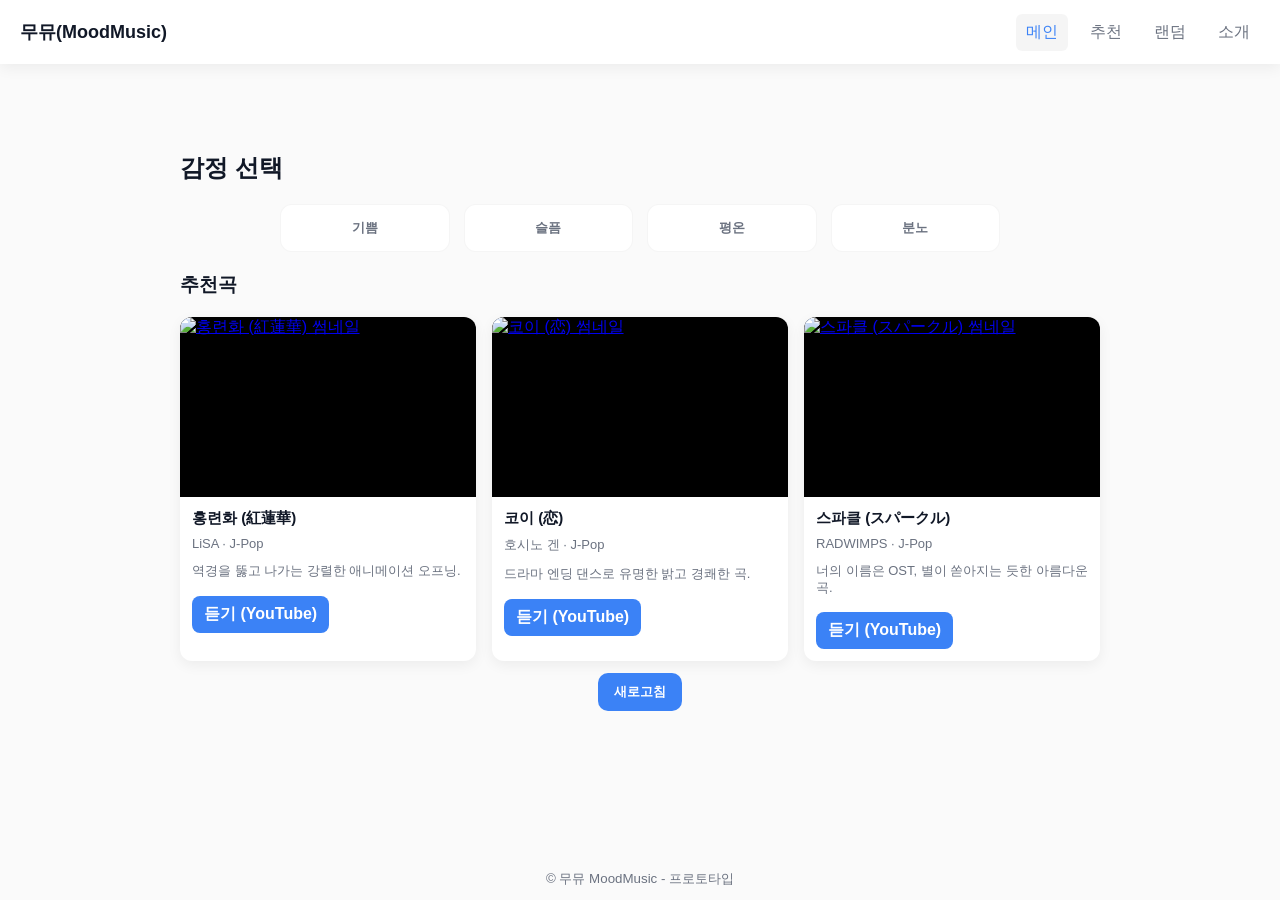
==== index.html @ cccf9bed "노래 추가 및 메인, 랜덤 페이지 수정" ====
<!DOCTYPE html>
<html lang="ko">
<head>
    <meta charset="UTF-8">
    <title>무뮤(MoodMusic)</title>
    <script>
        (function(){
            try {
                const t = localStorage.getItem('theme');
                if (t) document.documentElement.setAttribute('data-theme', t);
            } catch(e){}
        })();
    </script>
    <link rel="stylesheet" href="css/styles.css">
</head>
<body>
    <header class="site-header">
        <a href="index.html" class="logo" aria-label="무뮤 홈">무뮤(MoodMusic)</a>
        <nav>
            <ul class="nav">
                <li><a href="index.html" class="active">메인</a></li>
                <li><a href="pages/suggest.html">추천</a></li>
                <li><a href="pages/random.html">랜덤</a></li>
                <li><a href="pages/introduction.html">소개</a></li>
            </ul>
        </nav>
    </header>

    <main class="container">
        <section class="mood-section">
            <h2 class="sr">감정 선택</h2>
            <div class="mood-grid" id="moodGrid">
                <button data-mood="happy">기쁨</button>
                <button data-mood="sad">슬픔</button>
                <button data-mood="calm">평온</button>
                <button data-mood="angry">분노</button>
            </div>
        </section>

        <!-- 플레이어 카드(가로 3개) -->
        <section class="player-section">
            <h3>추천곡</h3>
            <div id="playerGrid" class="player-grid" aria-live="polite">
                <!-- 카드 3개가 여기 렌더됩니다 -->
            </div>
            <div class="player-controls" style="text-align:center;margin-top:12px;">
                <button id="refreshBtn" class="refresh-btn">새로고침</button>
            </div>
        </section>
    </main>

    <footer class="site-footer">
        <small>© 무뮤 MoodMusic - 프로토타입</small>
    </footer>

    <!-- musicData 로드 -->
    <script src="js/musicData.js"></script>

    <script>
        // musicData.js 의 musicData 배열 사용
        const moodKeyToLabel = {
            happy: '기쁨',
            sad: '슬픔',
            calm: '평온',
            angry: '분노'
        };

        const moodGrid = document.getElementById('moodGrid');
        const playerGrid = document.getElementById('playerGrid');

        // n개 무작위 선택 (Fisher-Yates 섞기 후 slice)
        function pickNRandom(arr, n) {
            if (!Array.isArray(arr)) return [];
            const a = arr.slice();
            for (let i = a.length - 1; i > 0; i--) {
                const j = Math.floor(Math.random() * (i + 1));
                [a[i], a[j]] = [a[j], a[i]];
            }
            return a.slice(0, n);
        }

        function makeSongCard(song) {
            const card = document.createElement('div');
            card.className = 'song-card';

            const youtubeId = song.youtubeId || '';
            const thumbUrl = youtubeId ? `https://img.youtube.com/vi/${youtubeId}/hqdefault.jpg` : '';

            card.innerHTML = `
                <div class="card-head">
                    <a class="thumb-link" href="https://www.youtube.com/watch?v=${encodeURIComponent(youtubeId)}" target="_blank" rel="noopener noreferrer">
                        <div class="thumb">
                            ${thumbUrl ? `<img src="${thumbUrl}" alt="${escapeHtml(song.title)} 썸네일">` :
                            `<div class="no-thumb">No thumbnail</div>`}
                        </div>
                    </a>
                </div>
                <div class="card-body">
                    <div class="title">${escapeHtml(song.title)}</div>
                    <div class="meta">${escapeHtml(song.artist)} · <span class="muted">${escapeHtml(song.genre)}</span></div>
                    <div class="desc muted">${escapeHtml(song.desc || '')}</div>
                    <div class="card-actions">
                        <a class="play-btn" href="https://www.youtube.com/watch?v=${encodeURIComponent(youtubeId)}" target="_blank" rel="noopener noreferrer">듣기 (YouTube)</a>
                    </div>
                </div>
            `;

            return card;
        }

        function renderForMood(moodKey) {
            let pool = Array.isArray(musicData) ? musicData : [];
            if (moodKey && moodKeyToLabel[moodKey]) {
                const label = moodKeyToLabel[moodKey];
                pool = pool.filter(s => s.mood === label);
            }
            const picks = pickNRandom(pool, 3);
            playerGrid.innerHTML = '';
            if (!picks.length) {
                playerGrid.innerHTML = '<div class="placeholder">추천곡이 없습니다.</div>';
                return;
            }
            picks.forEach(song => playerGrid.appendChild(makeSongCard(song)));
        }

        // 초기 로드: 저장된 테마가 있으면 그 감정에서, 없으면 전체에서 랜덤 3곡
        const savedTheme = localStorage.getItem('theme');
        if (savedTheme) {
            const btn = document.querySelector(`.mood-grid button[data-mood="${savedTheme}"]`);
            if (btn) btn.classList.add('selected');
        }
        renderForMood(savedTheme || null);

        moodGrid.addEventListener('click', (e) => {
            const btn = e.target.closest('button[data-mood]');
            if (!btn) return;
            document.querySelectorAll('.mood-grid button').forEach(b => b.classList.remove('selected'));
            btn.classList.add('selected');

            const mood = btn.dataset.mood; // english key
            // 테마 적용 및 저장
            document.documentElement.setAttribute('data-theme', mood);
            localStorage.setItem('theme', mood);

            renderForMood(mood);
        });

        // 새로고침 버튼: 같은 감정(또는 전체)에서 3곡을 재샘플
        const refreshBtn = document.getElementById('refreshBtn');
        if (refreshBtn) {
            refreshBtn.addEventListener('click', () => {
                const sel = document.querySelector('.mood-grid button.selected');
                const mood = sel ? sel.dataset.mood : null;
                renderForMood(mood);
            });
        }

        function escapeHtml(str){ return String(str || '').replace(/[&<>"']/g, c=>({ '&':'&amp;','<':'&lt;','>':'&gt;','"':'&quot;',"'":'&#39;' }[c])); }
    </script>
</body>
</html>
---- css/styles.css ----
/* 기본 레이아웃/스타일 */
:root{
    --bg:#fafafa;
    --accent:#3b82f6;
    --muted:#6b7280;
    --card:#fff;
    --shadow: 0 4px 14px rgba(2,6,23,0.06);
    font-family: "Segoe UI", Roboto, "Noto Sans KR", sans-serif;
}

/* 부드러운 색 변경 애니메이션 */
html, body, .site-header, .site-footer, .recommend-list, .random-card, .suggest-form form, .suggest-list ul {
    transition: background-color .28s ease, color .28s ease, box-shadow .28s ease;
}

*{box-sizing:border-box}
html,body{height:100%}
body{
    margin:0;
    background:var(--bg);
    color:#111827;
    padding-top:72px;
    padding-bottom:50px;
}

/* 테마(눈에 덜 자극적인 부드러운 파스텔톤) */
html[data-theme="happy"] {
    --accent:#F6D48B; /* soft lemon */
    --bg:#FFF9F2;
    --card:#FFF7E6;
    --muted:#7A5A1A;
}
html[data-theme="calm"] {
    --accent:#8FDCCF; /* soft mint */
    --bg:#F8FFFC;
    --card:#EAFDF7;
    --muted:#1B6F60;
}
html[data-theme="sad"] {
    --accent:#C6D9FF; /* soft periwinkle */
    --bg:#FBFDFF;
    --card:#F3F8FF;
    --muted:#355A8C;
}
html[data-theme="angry"] {
    --accent:#FFD6D0; /* soft peach */
    --bg:#FFF7F6;
    --card:#FFF0EE;
    --muted:#7A3B34;
}

/* header */
.site-header{
    position:fixed;
    top:0;
    left:0;
    right:0;
    height:64px;
    background:var(--card);
    box-shadow:var(--shadow);
    display:flex;
    align-items:center;
    justify-content:space-between;
    padding:0 20px;
    z-index:1000;
}
.logo{margin:0;font-size:18px;color:inherit;text-decoration:none;font-weight:700}
.nav{list-style:none;margin:0;padding:0;display:flex;gap:12px}
.nav a{display:inline-block;padding:8px 10px;text-decoration:none;color:var(--muted);border-radius:6px}
.nav a.active, .nav a:hover{background:rgba(0,0,0,0.04);color:var(--accent)}

/* container & footer */
.container{max-width:960px;margin:40px auto;padding:20px}
.center-content{display:flex;align-items:center;justify-content:center;min-height:60vh}
.site-footer{
    position:fixed;
    bottom:0;
    left:0;
    right:0;
    height:42px;
    display:flex;
    align-items:center;
    justify-content:center;
    background:transparent;
    color:var(--muted);
}

/* mood grid */
.mood-section{margin:20px 0}
.mood-grid{
    display:grid;
    grid-template-columns:repeat(auto-fit,minmax(140px,1fr));
    gap:14px;
    max-width:720px;
    margin:0 auto;
    justify-items:center;
}
.mood-grid button{
    width:100%;
    padding:14px;
    border-radius:12px;
    border:1px solid rgba(0,0,0,0.04);
    background:var(--card);
    cursor:pointer;
    font-weight:700;
    transition:transform .12s ease, box-shadow .12s ease, color .18s ease;
    color:var(--muted);
}
.mood-grid button:hover{transform:translateY(-4px);box-shadow:var(--shadow)}
.mood-grid button.selected{outline:2px solid rgba(0,0,0,0.04);box-shadow:0 6px 20px rgba(0,0,0,0.04); color:var(--accent)}

/* recommend list */
.recommend-section{margin-top:28px;text-align:center}
.recommend-list{
    list-style:none;
    padding:12px;
    margin:10px auto 0;
    max-width:560px;
    background:var(--card);
    border-radius:8px;
    box-shadow:var(--shadow);
}

/* 플레이어 카드(메인) 스타일 추가 */
.player-grid{
    display:grid;
    grid-template-columns:repeat(3, 1fr);
    gap:16px;
    margin-top:12px;
}
.song-card{
    background:var(--card);
    border-radius:12px;
    box-shadow:var(--shadow);
    overflow:hidden;
    display:flex;
    flex-direction:column;
}
.song-card .card-head{position:relative}
.thumb{position:relative;cursor:pointer;background:#000;display:flex;align-items:center;justify-content:center;height:180px;overflow:hidden}
.thumb img{width:100%;height:100%;object-fit:cover;display:block}
.thumb .no-thumb{width:100%;height:100%;display:flex;align-items:center;justify-content:center;color:var(--muted)}
.card-body{padding:12px;display:flex;flex-direction:column;gap:8px}
.card-body .title{font-weight:700;font-size:15px}
.card-body .meta{font-size:13px;margin-bottom:4px;color:var(--muted)}
.card-body .desc{font-size:13px;line-height:1.3;color:var(--muted)}
.card-actions{margin-top:8px}
.play-btn{
    display:inline-block;padding:8px 12px;border-radius:8px;text-decoration:none;background:var(--accent);color:#fff;font-weight:600;
}

/* 새로고침 버튼 (메인) */
.refresh-btn{
    padding:10px 16px;border-radius:10px;border:0;background:var(--accent);color:#fff;font-weight:700;cursor:pointer;
}

/* 랜덤 페이지: 썸네일 고정 크기 (반응형 범위 유지) */
.random-card .thumb{height:240px;width:420px;max-width:100%;overflow:hidden;border-radius:8px}
.random-card .thumb img{width:100%;height:100%;object-fit:cover;display:block}

/* 큰 버튼 스타일 및 가운데 정렬/간격 */
.big-btn{padding:12px 22px;font-size:16px;border-radius:10px;border:0;background:var(--accent);color:#fff;cursor:pointer}
.controls-row .play-btn{padding:12px 18px;font-size:15px}
.controls-row{display:flex;gap:12px;justify-content:center;align-items:center}

/* 랜덤 페이지 내부 플레이어 정렬 */
.random-container{display:flex;flex-direction:column;align-items:center;gap:10px}
.random-info{margin-bottom:6px;text-align:center}
.random-player iframe{max-width:100%;border-radius:8px}

/* 반응형: 작은 화면이면 1열/2열로 변경 */
@media (max-width:980px){
    .player-grid{grid-template-columns:repeat(2,1fr)}
}
@media (max-width:600px){
    .player-grid{grid-template-columns:repeat(1,1fr)}
    .thumb{height:160px}
}
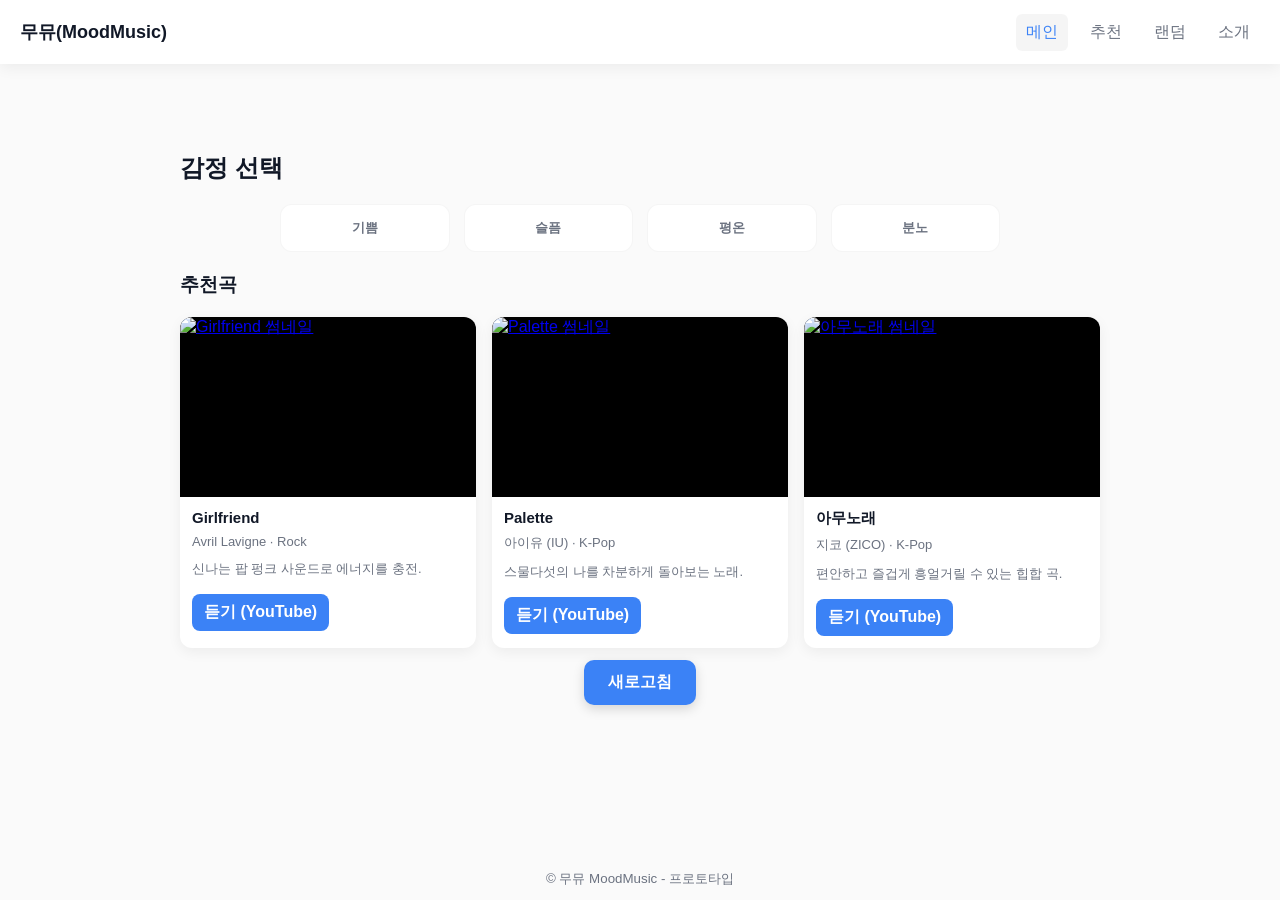
==== commit 1e0c721f: "노래 새로고침 수정" ====
--- a/index.html
+++ b/index.html
@@ -120,16 +120,36 @@
                 playerGrid.innerHTML = '<div class="placeholder">추천곡이 없습니다.</div>';
                 return;
             }
+            // 감정별로 3곡을 localStorage에 저장
+            const storageKey = moodKey ? `songs_${moodKey}` : 'songs_all';
+            localStorage.setItem(storageKey, JSON.stringify(picks));
             picks.forEach(song => playerGrid.appendChild(makeSongCard(song)));
         }
 
-        // 초기 로드: 저장된 테마가 있으면 그 감정에서, 없으면 전체에서 랜덤 3곡
+        // 초기 로드: 저장된 테마의 곡들을 불러오기
         const savedTheme = localStorage.getItem('theme');
         if (savedTheme) {
             const btn = document.querySelector(`.mood-grid button[data-mood="${savedTheme}"]`);
             if (btn) btn.classList.add('selected');
         }
-        renderForMood(savedTheme || null);
+        
+        const storageKey = savedTheme ? `songs_${savedTheme}` : 'songs_all';
+        const savedSongs = localStorage.getItem(storageKey);
+        if (savedSongs) {
+            try {
+                const songs = JSON.parse(savedSongs);
+                if (Array.isArray(songs) && songs.length > 0) {
+                    playerGrid.innerHTML = '';
+                    songs.forEach(song => playerGrid.appendChild(makeSongCard(song)));
+                } else {
+                    renderForMood(savedTheme || null);
+                }
+            } catch (e) {
+                renderForMood(savedTheme || null);
+            }
+        } else {
+            renderForMood(savedTheme || null);
+        }
 
         moodGrid.addEventListener('click', (e) => {
             const btn = e.target.closest('button[data-mood]');
@@ -142,6 +162,19 @@
             document.documentElement.setAttribute('data-theme', mood);
             localStorage.setItem('theme', mood);
 
+            // 해당 감정의 저장된 곡이 있으면 표시, 없으면 새로 생성
+            const storageKey = `songs_${mood}`;
+            const savedMoodSongs = localStorage.getItem(storageKey);
+            if (savedMoodSongs) {
+                try {
+                    const songs = JSON.parse(savedMoodSongs);
+                    if (Array.isArray(songs) && songs.length > 0) {
+                        playerGrid.innerHTML = '';
+                        songs.forEach(song => playerGrid.appendChild(makeSongCard(song)));
+                        return;
+                    }
+                } catch (e) {}
+            }
             renderForMood(mood);
         });
 
--- a/css/styles.css
+++ b/css/styles.css
@@ -149,19 +149,22 @@
     display:inline-block;padding:8px 12px;border-radius:8px;text-decoration:none;background:var(--accent);color:#fff;font-weight:600;
 }
 
-/* 새로고침 버튼 (메인) */
+/* 새로고침 버튼 (메인) - 더 뚜렷하게 */
 .refresh-btn{
-    padding:10px 16px;border-radius:10px;border:0;background:var(--accent);color:#fff;font-weight:700;cursor:pointer;
+    padding:12px 24px;font-size:16px;border-radius:10px;border:0;background:var(--accent);color:#fff;font-weight:800;cursor:pointer;box-shadow:0 4px 12px rgba(0,0,0,0.15);transition:transform .12s ease, box-shadow .12s ease;
 }
+.refresh-btn:hover{transform:translateY(-2px);box-shadow:0 6px 16px rgba(0,0,0,0.2)}
 
 /* 랜덤 페이지: 썸네일 고정 크기 (반응형 범위 유지) */
 .random-card .thumb{height:240px;width:420px;max-width:100%;overflow:hidden;border-radius:8px}
 .random-card .thumb img{width:100%;height:100%;object-fit:cover;display:block}
 
-/* 큰 버튼 스타일 및 가운데 정렬/간격 */
-.big-btn{padding:12px 22px;font-size:16px;border-radius:10px;border:0;background:var(--accent);color:#fff;cursor:pointer}
-.controls-row .play-btn{padding:12px 18px;font-size:15px}
-.controls-row{display:flex;gap:12px;justify-content:center;align-items:center}
+/* 큰 버튼 스타일 및 가운데 정렬/간격 - 더 뚜렷하게 */
+.big-btn{padding:14px 28px;font-size:17px;font-weight:800;border-radius:10px;border:0;background:var(--accent);color:#fff;cursor:pointer;box-shadow:0 4px 12px rgba(0,0,0,0.15);transition:transform .12s ease, box-shadow .12s ease;}
+.big-btn:hover{transform:translateY(-2px);box-shadow:0 6px 16px rgba(0,0,0,0.2)}
+.controls-row .play-btn{padding:14px 22px;font-size:16px;font-weight:700;box-shadow:0 4px 12px rgba(0,0,0,0.15);transition:transform .12s ease, box-shadow .12s ease;}
+.controls-row .play-btn:hover{transform:translateY(-2px);box-shadow:0 6px 16px rgba(0,0,0,0.2)}
+.controls-row{display:flex;gap:14px;justify-content:center;align-items:center}
 
 /* 랜덤 페이지 내부 플레이어 정렬 */
 .random-container{display:flex;flex-direction:column;align-items:center;gap:10px}
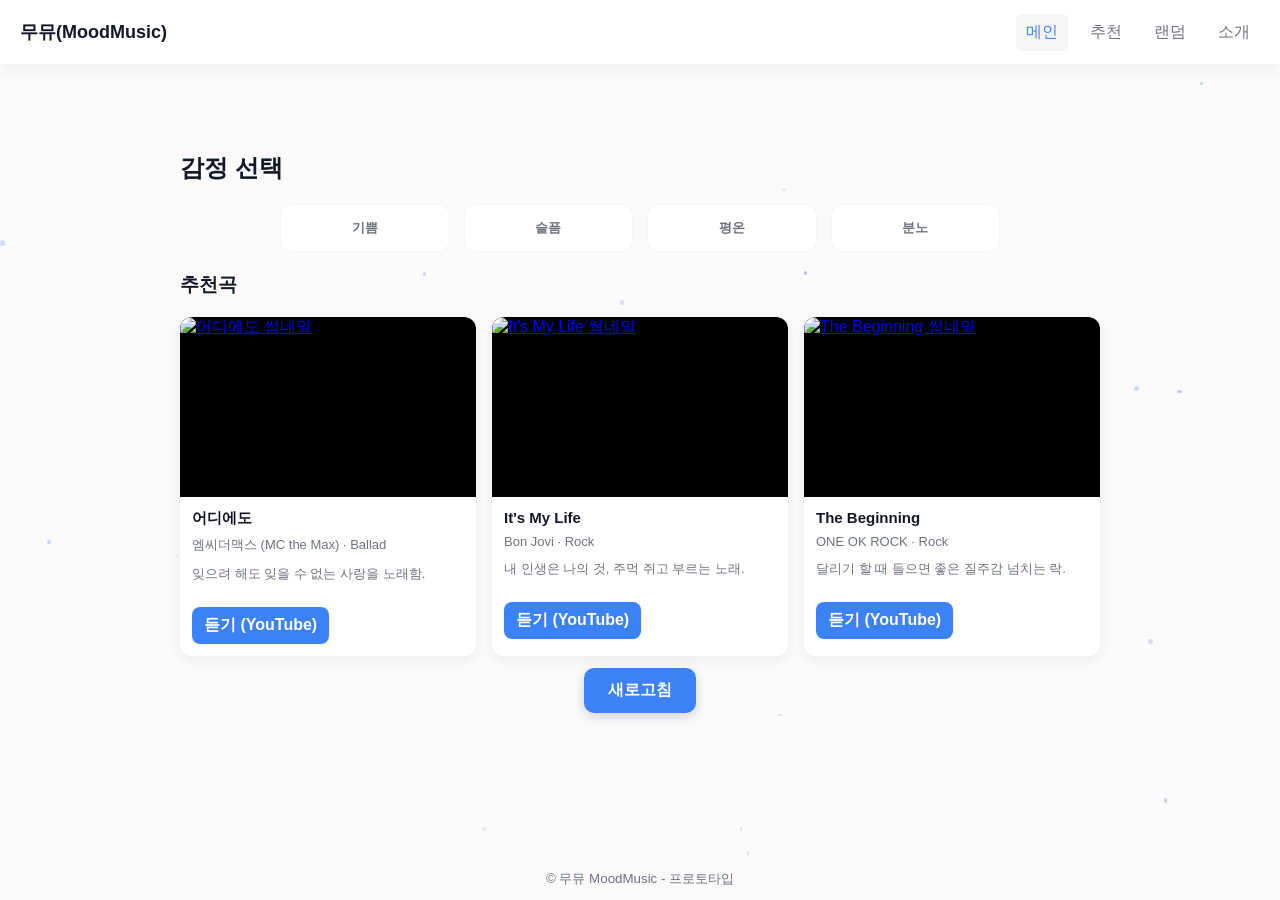
==== commit 3d9b5e16: "노래 추천 페이지 개선 및 동적 효과 추가" ====
--- a/index.html
+++ b/index.html
@@ -55,6 +55,7 @@
 
     <!-- musicData 로드 -->
     <script src="js/musicData.js"></script>
+    <script src="js/script.js"></script>
 
     <script>
         // musicData.js 의 musicData 배열 사용
@@ -182,9 +183,33 @@
         const refreshBtn = document.getElementById('refreshBtn');
         if (refreshBtn) {
             refreshBtn.addEventListener('click', () => {
-                const sel = document.querySelector('.mood-grid button.selected');
-                const mood = sel ? sel.dataset.mood : null;
-                renderForMood(mood);
+                // 카드들 페이드 아웃 후 새로운 곡 로드
+                const cards = playerGrid.querySelectorAll('.song-card');
+                cards.forEach((card, idx) => {
+                    setTimeout(() => {
+                        card.style.opacity = '0';
+                        card.style.transform = 'translateY(20px)';
+                    }, idx * 50);
+                });
+                
+                setTimeout(() => {
+                    const sel = document.querySelector('.mood-grid button.selected');
+                    const mood = sel ? sel.dataset.mood : null;
+                    renderForMood(mood);
+                    
+                    // 새 카드 페이드 인
+                    setTimeout(() => {
+                        const newCards = playerGrid.querySelectorAll('.song-card');
+                        newCards.forEach((card, idx) => {
+                            card.style.opacity = '0';
+                            card.style.transform = 'translateY(20px)';
+                            setTimeout(() => {
+                                card.style.opacity = '1';
+                                card.style.transform = 'translateY(0)';
+                            }, idx * 100);
+                        });
+                    }, 50);
+                }, 300);
             });
         }
 
--- a/css/styles.css
+++ b/css/styles.css
@@ -9,7 +9,7 @@
 }
 
 /* 부드러운 색 변경 애니메이션 */
-html, body, .site-header, .site-footer, .recommend-list, .random-card, .suggest-form form, .suggest-list ul {
+html, body, .site-header, .site-footer, .recommend-list, .random-card, .suggest-form-card, .shared-song-card {
     transition: background-color .28s ease, color .28s ease, box-shadow .28s ease;
 }
 
@@ -178,4 +178,45 @@
 @media (max-width:600px){
     .player-grid{grid-template-columns:repeat(1,1fr)}
     .thumb{height:160px}
-}+}
+
+/* suggest form */
+.suggest-form-section{max-width:800px;margin:0 auto 32px}
+.suggest-form-section h2{text-align:center;margin-bottom:20px;font-size:24px}
+.suggest-form-card{background:var(--card);padding:24px;border-radius:12px;box-shadow:var(--shadow)}
+.form-grid{display:grid;grid-template-columns:repeat(auto-fit,minmax(220px,1fr));gap:16px;margin-bottom:20px}
+.form-field{display:flex;flex-direction:column;gap:6px}
+.form-field label{font-size:14px;font-weight:600;color:var(--muted)}
+.form-field input{padding:10px 12px;border-radius:8px;border:1px solid rgba(0,0,0,.08);font-size:15px;transition:border-color .2s,box-shadow .2s}
+.form-field input:focus{outline:0;border-color:var(--accent);box-shadow:0 0 0 3px rgba(59,130,246,.1)}
+.submit-btn{width:100%;padding:12px 20px;border-radius:10px;border:0;background:var(--accent);color:#fff;font-weight:700;font-size:16px;cursor:pointer;box-shadow:0 4px 12px rgba(0,0,0,.1);transition:transform .12s,box-shadow .12s}
+.submit-btn:hover{transform:translateY(-2px);box-shadow:0 6px 16px rgba(0,0,0,.15)}
+
+/* suggest list */
+.suggest-list-section{max-width:100%;margin:20px auto;padding:0 20px}
+.section-header{display:flex;justify-content:space-between;align-items:center;margin-bottom:16px;padding:0 4px}
+.section-header h3{margin:0;font-size:20px}
+.section-header .count{font-size:14px;color:var(--muted);background:rgba(0,0,0,.04);padding:4px 12px;border-radius:20px}
+.shared-cards-container{display:flex;gap:16px;overflow-x:auto;padding:12px 4px 20px;scroll-behavior:smooth}
+.shared-cards-container::-webkit-scrollbar{height:8px}
+.shared-cards-container::-webkit-scrollbar-track{background:rgba(0,0,0,.04);border-radius:10px}
+.shared-cards-container::-webkit-scrollbar-thumb{background:var(--accent);border-radius:10px}
+.shared-cards-container::-webkit-scrollbar-thumb:hover{background:var(--muted)}
+
+/* song cards */
+.shared-song-card{min-width:280px;max-width:280px;background:var(--card);border-radius:12px;box-shadow:var(--shadow);padding:20px;position:relative;transition:transform .2s,box-shadow .2s}
+.shared-song-card:hover{transform:translateY(-4px);box-shadow:0 8px 24px rgba(0,0,0,.12)}
+.card-number{position:absolute;top:12px;right:12px;font-size:12px;font-weight:700;color:var(--muted);background:rgba(0,0,0,.04);padding:4px 8px;border-radius:6px}
+.card-content{padding-right:24px}
+.song-title{font-size:18px;font-weight:700;margin-bottom:8px;line-height:1.3}
+.song-artist{font-size:15px;color:var(--muted);margin-bottom:12px}
+.song-mood{margin-top:12px}
+.mood-tag{display:inline-block;background:var(--accent);color:#fff;padding:6px 12px;border-radius:20px;font-size:13px;font-weight:600}
+.card-actions{display:flex;gap:8px;margin-top:16px;align-items:center}
+.heart-btn{display:flex;align-items:center;gap:6px;padding:8px 12px;border-radius:20px;border:0;background:rgba(0,0,0,.04);cursor:pointer;transition:background .2s,transform .12s}
+.heart-btn:hover{background:rgba(0,0,0,.08);transform:scale(1.05)}
+.heart-icon{font-size:16px;line-height:1}
+.heart-count{font-size:14px;font-weight:600;color:var(--muted)}
+.delete-btn{width:32px;height:32px;border-radius:50%;border:0;background:rgba(0,0,0,.06);color:var(--muted);font-size:20px;cursor:pointer;transition:background .2s,color .2s;display:flex;align-items:center;justify-content:center;line-height:1}
+.delete-btn:hover{background:rgba(255,0,0,.1);color:#e74c3c}
+.placeholder-card{min-width:280px;background:var(--card);border-radius:12px;box-shadow:var(--shadow);padding:40px 20px;text-align:center;color:var(--muted)}
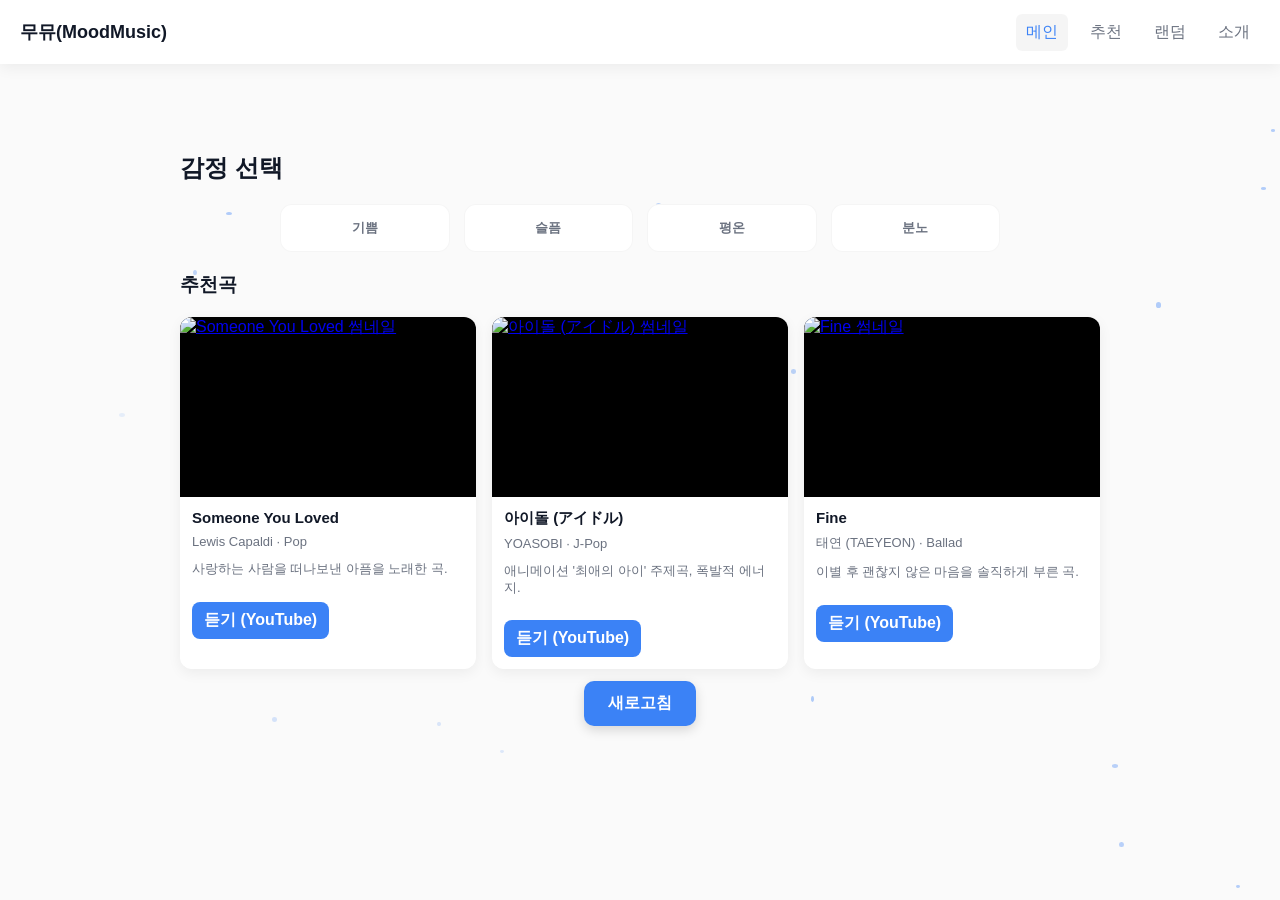
==== commit ad249d01: "모바일 최적화 및 노래 카드 불러오기에 비동기 방식 적용" ====
--- a/index.html
+++ b/index.html
@@ -2,6 +2,7 @@
 <html lang="ko">
 <head>
     <meta charset="UTF-8">
+    <meta name="viewport" content="width=device-width, initial-scale=1, maximum-scale=5, user-scalable=yes">
     <title>무뮤(MoodMusic)</title>
     <script>
         (function(){
@@ -124,7 +125,23 @@
             // 감정별로 3곡을 localStorage에 저장
             const storageKey = moodKey ? `songs_${moodKey}` : 'songs_all';
             localStorage.setItem(storageKey, JSON.stringify(picks));
-            picks.forEach(song => playerGrid.appendChild(makeSongCard(song)));
+            
+            // 비동기 방식으로 카드 로딩
+            picks.forEach((song, idx) => {
+                setTimeout(() => {
+                    const card = makeSongCard(song);
+                    card.style.opacity = '0';
+                    card.style.transform = 'translateY(15px)';
+                    playerGrid.appendChild(card);
+                    
+                    // 다음 프레임에서 애니메이션 시작
+                    requestAnimationFrame(() => {
+                        card.style.transition = 'opacity 0.4s ease, transform 0.4s ease';
+                        card.style.opacity = '1';
+                        card.style.transform = 'translateY(0)';
+                    });
+                }, idx * 120);
+            });
         }
 
         // 초기 로드: 저장된 테마의 곡들을 불러오기
@@ -141,7 +158,21 @@
                 const songs = JSON.parse(savedSongs);
                 if (Array.isArray(songs) && songs.length > 0) {
                     playerGrid.innerHTML = '';
-                    songs.forEach(song => playerGrid.appendChild(makeSongCard(song)));
+                    // 비동기 카드 로딩
+                    songs.forEach((song, idx) => {
+                        setTimeout(() => {
+                            const card = makeSongCard(song);
+                            card.style.opacity = '0';
+                            card.style.transform = 'translateY(15px)';
+                            playerGrid.appendChild(card);
+                            
+                            requestAnimationFrame(() => {
+                                card.style.transition = 'opacity 0.4s ease, transform 0.4s ease';
+                                card.style.opacity = '1';
+                                card.style.transform = 'translateY(0)';
+                            });
+                        }, idx * 120);
+                    });
                 } else {
                     renderForMood(savedTheme || null);
                 }
--- a/css/styles.css
+++ b/css/styles.css
@@ -77,13 +77,21 @@
     bottom:0;
     left:0;
     right:0;
-    height:42px;
+    height:auto;
     display:flex;
     align-items:center;
     justify-content:center;
     background:transparent;
     color:var(--muted);
-}
+    padding:8px 0;
+    font-size:11px;
+    opacity:0;
+    pointer-events:none;
+    transition:opacity 0.3s ease;
+    z-index:999;
+}
+.site-footer.visible{opacity:1;pointer-events:auto}
+.site-footer small{display:block;text-align:center}
 
 /* mood grid */
 .mood-section{margin:20px 0}
@@ -178,6 +186,127 @@
 @media (max-width:600px){
     .player-grid{grid-template-columns:repeat(1,1fr)}
     .thumb{height:160px}
+}
+
+/* 모바일 최적화 */
+@media (max-width:768px){
+    body{padding-top:60px;padding-bottom:30px}
+    
+    /* 헤더 */
+    .site-header{height:60px;padding:0 16px}
+    .logo{font-size:16px}
+    .nav{gap:8px}
+    .nav a{padding:6px 8px;font-size:14px}
+    
+    /* 컨테이너 */
+    .container{margin:20px auto;padding:16px}
+    
+    /* 감정 그리드 */
+    .mood-grid{gap:10px;margin:0 auto;max-width:100%}
+    .mood-grid button{padding:12px;font-size:14px;border-radius:10px}
+    
+    /* 플레이어 그리드 */
+    .player-grid{gap:12px;margin-top:8px}
+    .song-card{border-radius:10px}
+    .thumb{height:140px}
+    .card-body{padding:10px}
+    .card-body .title{font-size:14px}
+    .card-body .meta{font-size:12px}
+    .play-btn{padding:8px 12px;font-size:14px}
+    
+    /* 새로고침 버튼 */
+    .refresh-btn{padding:10px 20px;font-size:14px}
+    
+    /* 라운드 버튼들 */
+    .big-btn, .submit-btn{padding:10px 18px;font-size:15px}
+    .controls-row{gap:10px}
+    .controls-row .play-btn{padding:10px 16px;font-size:14px}
+    
+    /* 폼 */
+    .suggest-form-section{margin-bottom:24px}
+    .suggest-form-section h2{font-size:20px;margin-bottom:16px}
+    .form-grid{gap:12px;margin-bottom:16px}
+    .form-field label{font-size:13px}
+    .form-field input{padding:9px 10px;font-size:14px}
+    
+    /* 추천 리스트 */
+    .suggest-list-section{margin:16px auto;padding:0 16px}
+    .section-header{margin-bottom:12px;padding:0 2px}
+    .section-header h3{font-size:18px}
+    .section-header .count{font-size:12px;padding:3px 10px}
+    
+    /* 카드 */
+    .shared-song-card{min-width:240px;max-width:240px;padding:16px}
+    .card-number{font-size:11px;padding:3px 6px}
+    .song-title{font-size:16px}
+    .song-artist{font-size:14px}
+    .mood-tag{padding:4px 10px;font-size:12px}
+    .card-actions{gap:6px;margin-top:12px}
+    .heart-btn{padding:6px 10px;font-size:14px}
+    .heart-icon{font-size:14px}
+    .heart-count{font-size:13px}
+    .delete-btn{width:28px;height:28px;font-size:18px}
+    
+    /* 랜덤 카드 */
+    .random-card{max-width:100%;padding:20px}
+    .random-card .thumb{height:200px;width:100%;max-width:100%}
+    
+    /* 푸터 */
+    .site-footer{height:auto;padding:6px 0}
+    .site-footer small{font-size:11px}
+    
+    /* 스크롤 progress */
+    #scrollProgress{top:60px;height:2px}
+}
+
+@media (max-width:480px){
+    body{padding-top:56px;padding-bottom:50px}
+    
+    .site-header{height:56px;padding:0 12px}
+    .logo{font-size:14px}
+    .nav{gap:4px}
+    .nav a{padding:4px 6px;font-size:12px}
+    
+    .container{margin:16px auto;padding:12px}
+    
+    /* 감정 버튼 */
+    .mood-grid{gap:8px}
+    .mood-grid button{padding:10px;font-size:13px;border-radius:8px}
+    
+    /* 플레이어 */
+    .player-grid{grid-template-columns:1fr;gap:10px}
+    .thumb{height:120px}
+    .card-body{padding:8px}
+    .card-body .title{font-size:13px}
+    
+    /* 버튼 크기 조정 */
+    .refresh-btn, .big-btn, .submit-btn{padding:9px 16px;font-size:13px;width:100%}
+    
+    /* 폼 */
+    .form-grid{grid-template-columns:1fr}
+    .form-field input{padding:8px}
+    
+    /* 카드 */
+    .shared-song-card{min-width:220px;max-width:220px;padding:14px}
+    .song-title{font-size:15px}
+    .song-artist{font-size:13px}
+    
+    /* 랜덤 */
+    .random-card{padding:16px}
+}
+
+/* 터치 장치 최적화 */
+@media (hover: none) and (pointer: coarse) {
+    button, .play-btn, .mood-grid button, .heart-btn, .delete-btn {
+        min-height:44px;
+        min-width:44px;
+    }
+    
+    .mood-grid button{padding:14px 12px}
+    .shared-song-card:hover{transform:none;box-shadow:var(--shadow)}
+    .song-card:hover{transform:none;box-shadow:var(--shadow)}
+    
+    .heart-btn:hover, .delete-btn:hover{background:rgba(0,0,0,.08)}
 }
 
 /* suggest form */
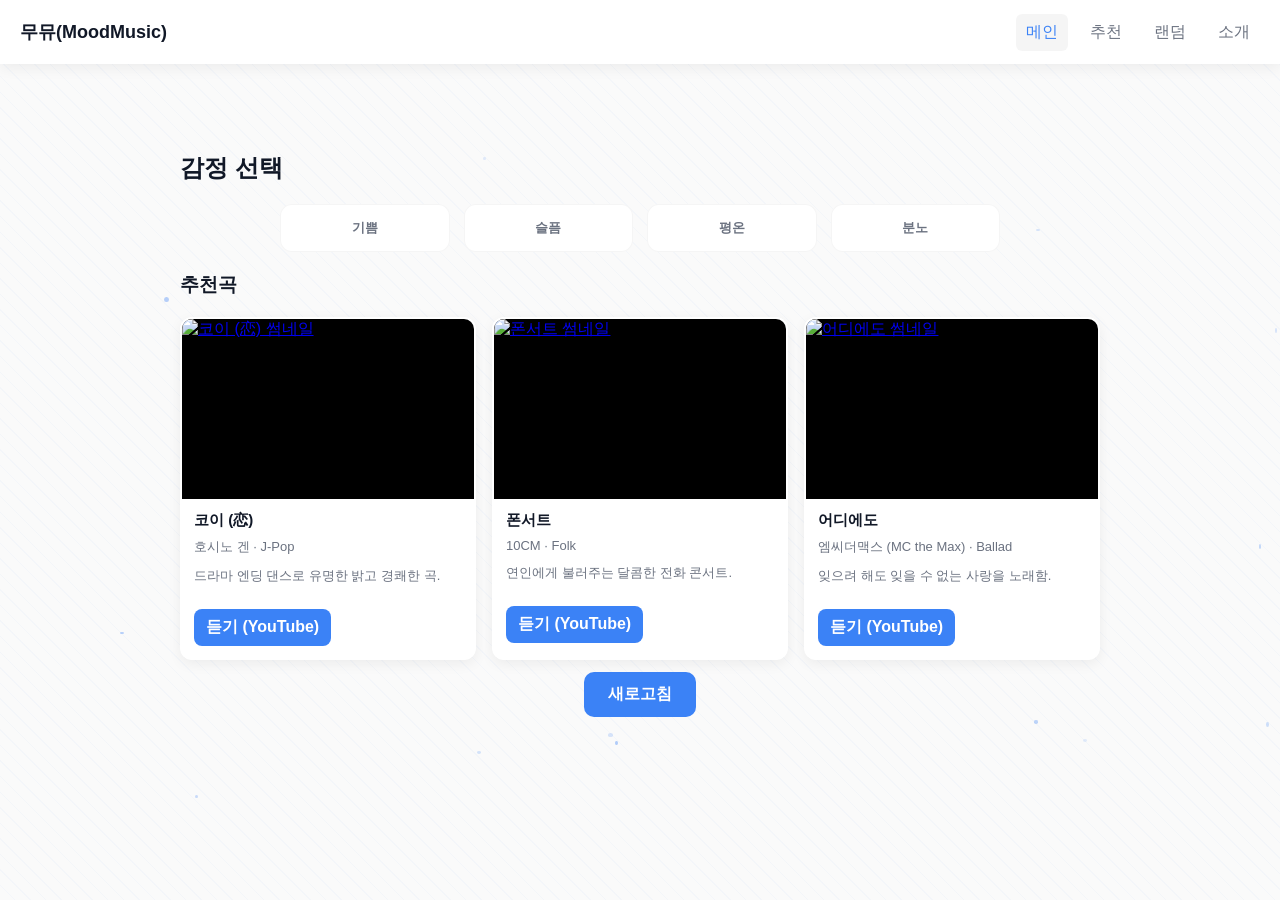
==== commit 2c70c835: "사이트 효과 개선 및 소개 탭 개선" ====
--- a/index.html
+++ b/index.html
@@ -57,6 +57,7 @@
     <!-- musicData 로드 -->
     <script src="js/musicData.js"></script>
     <script src="js/script.js"></script>
+    <script src="js/themeEffects.js"></script>
 
     <script>
         // musicData.js 의 musicData 배열 사용
--- a/css/styles.css
+++ b/css/styles.css
@@ -15,38 +15,126 @@
 
 *{box-sizing:border-box}
 html,body{height:100%}
+
+/* 페이지 전환 애니메이션 */
+body {
+    animation: pageSlideIn 0.4s ease-out;
+}
+
+@keyframes pageSlideIn {
+    from {
+        opacity: 0;
+        transform: translateY(20px);
+    }
+    to {
+        opacity: 1;
+        transform: translateY(0);
+    }
+}
+
+.page-transition-overlay {
+    position: fixed;
+    top: 0;
+    left: 0;
+    width: 100%;
+    height: 100%;
+    background: var(--bg);
+    z-index: 9999;
+    pointer-events: none;
+    opacity: 0;
+    transition: opacity 0.3s ease;
+}
+
+.page-transition-overlay.active {
+    opacity: 1;
+    pointer-events: all;
+}
+
 body{
     margin:0;
     background:var(--bg);
     color:#111827;
     padding-top:72px;
     padding-bottom:50px;
+    position: relative;
+    overflow-x: hidden;
+}
+body::before {
+    content: '';
+    position: fixed;
+    top: 0;
+    left: 0;
+    width: 100%;
+    height: 100%;
+    pointer-events: none;
+    z-index: 0;
+    opacity: 0.6;
+    background-image: 
+        radial-gradient(circle at 20% 30%, var(--accent-glow) 0%, transparent 60%),
+        radial-gradient(circle at 80% 70%, var(--accent-glow) 0%, transparent 60%),
+        radial-gradient(circle at 40% 80%, var(--accent-glow) 0%, transparent 50%);
+    transition: opacity 0.5s ease;
+    animation: gradientShift 20s ease-in-out infinite;
+}
+
+@keyframes gradientShift {
+    0%, 100% {
+        opacity: 0.6;
+    }
+    50% {
+        opacity: 0.5;
+    }
+}
+body::after {
+    content: '';
+    position: fixed;
+    top: 0;
+    left: 0;
+    width: 100%;
+    height: 100%;
+    pointer-events: none;
+    z-index: 0;
+    opacity: 0.03;
+    background-image: repeating-linear-gradient(
+        45deg,
+        transparent,
+        transparent 10px,
+        var(--accent) 10px,
+        var(--accent) 11px
+    );
 }
 
 /* 테마(눈에 덜 자극적인 부드러운 파스텔톤) */
+html {
+    transition: background-color 0.5s ease, color 0.3s ease;
+}
 html[data-theme="happy"] {
     --accent:#F6D48B; /* soft lemon */
     --bg:#FFF9F2;
     --card:#FFF7E6;
     --muted:#7A5A1A;
+    --accent-glow: rgba(246, 212, 139, 0.3);
 }
 html[data-theme="calm"] {
     --accent:#8FDCCF; /* soft mint */
     --bg:#F8FFFC;
     --card:#EAFDF7;
     --muted:#1B6F60;
+    --accent-glow: rgba(143, 220, 207, 0.3);
 }
 html[data-theme="sad"] {
     --accent:#C6D9FF; /* soft periwinkle */
     --bg:#FBFDFF;
     --card:#F3F8FF;
     --muted:#355A8C;
+    --accent-glow: rgba(198, 217, 255, 0.3);
 }
 html[data-theme="angry"] {
     --accent:#FFD6D0; /* soft peach */
     --bg:#FFF7F6;
     --card:#FFF0EE;
     --muted:#7A3B34;
+    --accent-glow: rgba(255, 214, 208, 0.3);
 }
 
 /* header */
@@ -56,13 +144,16 @@
     left:0;
     right:0;
     height:64px;
-    background:var(--card);
+    background:rgba(255, 255, 255, 0.95);
+    backdrop-filter: blur(10px);
+    -webkit-backdrop-filter: blur(10px);
     box-shadow:var(--shadow);
     display:flex;
     align-items:center;
     justify-content:space-between;
     padding:0 20px;
     z-index:1000;
+    transition: background-color 0.4s ease, box-shadow 0.3s ease;
 }
 .logo{margin:0;font-size:18px;color:inherit;text-decoration:none;font-weight:700}
 .nav{list-style:none;margin:0;padding:0;display:flex;gap:12px}
@@ -70,7 +161,25 @@
 .nav a.active, .nav a:hover{background:rgba(0,0,0,0.04);color:var(--accent)}
 
 /* container & footer */
-.container{max-width:960px;margin:40px auto;padding:20px}
+.container{
+    max-width:960px;
+    margin:40px auto;
+    padding:20px;
+    position: relative;
+    z-index: 1;
+    animation: containerFadeIn 0.5s ease-out 0.2s both;
+}
+
+@keyframes containerFadeIn {
+    from {
+        opacity: 0;
+        transform: translateY(15px);
+    }
+    to {
+        opacity: 1;
+        transform: translateY(0);
+    }
+}
 .center-content{display:flex;align-items:center;justify-content:center;min-height:60vh}
 .site-footer{
     position:fixed;
@@ -111,11 +220,38 @@
     background:var(--card);
     cursor:pointer;
     font-weight:700;
-    transition:transform .12s ease, box-shadow .12s ease, color .18s ease;
+    transition:transform .12s ease, box-shadow .12s ease, color .18s ease, background-color .3s ease;
     color:var(--muted);
-}
-.mood-grid button:hover{transform:translateY(-4px);box-shadow:var(--shadow)}
-.mood-grid button.selected{outline:2px solid rgba(0,0,0,0.04);box-shadow:0 6px 20px rgba(0,0,0,0.04); color:var(--accent)}
+    position: relative;
+    overflow: hidden;
+}
+.mood-grid button::before {
+    content: '';
+    position: absolute;
+    top: 50%;
+    left: 50%;
+    width: 0;
+    height: 0;
+    border-radius: 50%;
+    background: var(--accent-glow);
+    transform: translate(-50%, -50%);
+    transition: width 0.4s ease, height 0.4s ease;
+}
+.mood-grid button:hover::before {
+    width: 300px;
+    height: 300px;
+}
+.mood-grid button:hover{
+    transform:translateY(-4px);
+    box-shadow:0 8px 24px var(--accent-glow);
+}
+.mood-grid button.selected{
+    outline:2px solid var(--accent);
+    box-shadow:0 6px 20px var(--accent-glow), 0 0 0 4px var(--accent-glow);
+    color:var(--accent);
+    background: linear-gradient(135deg, var(--card) 0%, var(--accent-glow) 100%);
+    font-weight: 800;
+}
 
 /* recommend list */
 .recommend-section{margin-top:28px;text-align:center}
@@ -143,6 +279,13 @@
     overflow:hidden;
     display:flex;
     flex-direction:column;
+    transition: all 0.3s ease;
+    border: 2px solid transparent;
+}
+.song-card:hover {
+    transform: translateY(-6px);
+    box-shadow: 0 12px 32px var(--accent-glow);
+    border-color: var(--accent);
 }
 .song-card .card-head{position:relative}
 .thumb{position:relative;cursor:pointer;background:#000;display:flex;align-items:center;justify-content:center;height:180px;overflow:hidden}
@@ -155,23 +298,48 @@
 .card-actions{margin-top:8px}
 .play-btn{
     display:inline-block;padding:8px 12px;border-radius:8px;text-decoration:none;background:var(--accent);color:#fff;font-weight:600;
+    transition: all 0.3s ease;
+    box-shadow: 0 2px 8px var(--accent-glow);
+}
+.play-btn:hover {
+    transform: translateY(-2px);
+    box-shadow: 0 6px 16px var(--accent-glow);
 }
 
 /* 새로고침 버튼 (메인) - 더 뚜렷하게 */
 .refresh-btn{
-    padding:12px 24px;font-size:16px;border-radius:10px;border:0;background:var(--accent);color:#fff;font-weight:800;cursor:pointer;box-shadow:0 4px 12px rgba(0,0,0,0.15);transition:transform .12s ease, box-shadow .12s ease;
-}
-.refresh-btn:hover{transform:translateY(-2px);box-shadow:0 6px 16px rgba(0,0,0,0.2)}
+    padding:12px 24px;font-size:16px;border-radius:10px;border:0;background:var(--accent);color:#fff;font-weight:800;cursor:pointer;
+    box-shadow:0 4px 12px var(--accent-glow);
+    transition:transform .12s ease, box-shadow .12s ease;
+}
+.refresh-btn:hover{
+    transform:translateY(-2px);
+    box-shadow:0 8px 20px var(--accent-glow);
+}
 
 /* 랜덤 페이지: 썸네일 고정 크기 (반응형 범위 유지) */
 .random-card .thumb{height:240px;width:420px;max-width:100%;overflow:hidden;border-radius:8px}
 .random-card .thumb img{width:100%;height:100%;object-fit:cover;display:block}
 
 /* 큰 버튼 스타일 및 가운데 정렬/간격 - 더 뚜렷하게 */
-.big-btn{padding:14px 28px;font-size:17px;font-weight:800;border-radius:10px;border:0;background:var(--accent);color:#fff;cursor:pointer;box-shadow:0 4px 12px rgba(0,0,0,0.15);transition:transform .12s ease, box-shadow .12s ease;}
-.big-btn:hover{transform:translateY(-2px);box-shadow:0 6px 16px rgba(0,0,0,0.2)}
-.controls-row .play-btn{padding:14px 22px;font-size:16px;font-weight:700;box-shadow:0 4px 12px rgba(0,0,0,0.15);transition:transform .12s ease, box-shadow .12s ease;}
-.controls-row .play-btn:hover{transform:translateY(-2px);box-shadow:0 6px 16px rgba(0,0,0,0.2)}
+.big-btn{
+    padding:14px 28px;font-size:17px;font-weight:800;border-radius:10px;border:0;background:var(--accent);color:#fff;cursor:pointer;
+    box-shadow:0 4px 12px var(--accent-glow);
+    transition:transform .12s ease, box-shadow .12s ease;
+}
+.big-btn:hover{
+    transform:translateY(-2px);
+    box-shadow:0 8px 20px var(--accent-glow);
+}
+.controls-row .play-btn{
+    padding:14px 22px;font-size:16px;font-weight:700;
+    box-shadow:0 4px 12px var(--accent-glow);
+    transition:transform .12s ease, box-shadow .12s ease;
+}
+.controls-row .play-btn:hover{
+    transform:translateY(-2px);
+    box-shadow:0 8px 20px var(--accent-glow);
+}
 .controls-row{display:flex;gap:14px;justify-content:center;align-items:center}
 
 /* 랜덤 페이지 내부 플레이어 정렬 */
@@ -318,8 +486,15 @@
 .form-field label{font-size:14px;font-weight:600;color:var(--muted)}
 .form-field input{padding:10px 12px;border-radius:8px;border:1px solid rgba(0,0,0,.08);font-size:15px;transition:border-color .2s,box-shadow .2s}
 .form-field input:focus{outline:0;border-color:var(--accent);box-shadow:0 0 0 3px rgba(59,130,246,.1)}
-.submit-btn{width:100%;padding:12px 20px;border-radius:10px;border:0;background:var(--accent);color:#fff;font-weight:700;font-size:16px;cursor:pointer;box-shadow:0 4px 12px rgba(0,0,0,.1);transition:transform .12s,box-shadow .12s}
-.submit-btn:hover{transform:translateY(-2px);box-shadow:0 6px 16px rgba(0,0,0,.15)}
+.submit-btn{
+    width:100%;padding:12px 20px;border-radius:10px;border:0;background:var(--accent);color:#fff;font-weight:700;font-size:16px;cursor:pointer;
+    box-shadow:0 4px 12px var(--accent-glow);
+    transition:transform .12s,box-shadow .12s;
+}
+.submit-btn:hover{
+    transform:translateY(-2px);
+    box-shadow:0 8px 20px var(--accent-glow);
+}
 
 /* suggest list */
 .suggest-list-section{max-width:100%;margin:20px auto;padding:0 20px}
@@ -341,6 +516,290 @@
 .song-artist{font-size:15px;color:var(--muted);margin-bottom:12px}
 .song-mood{margin-top:12px}
 .mood-tag{display:inline-block;background:var(--accent);color:#fff;padding:6px 12px;border-radius:20px;font-size:13px;font-weight:600}
+
+/* 소개 페이지 스타일 */
+.intro-page {
+    max-width: 900px;
+    margin: 0 auto;
+    padding: 40px 20px;
+}
+
+.intro-hero {
+    text-align: center;
+    margin-bottom: 60px;
+    padding: 40px 20px;
+}
+
+.intro-icon {
+    font-size: 64px;
+    margin-bottom: 20px;
+    animation: gentleFloat 4s ease-in-out infinite;
+}
+
+@keyframes gentleFloat {
+    0%, 100% {
+        transform: translateY(0);
+    }
+    50% {
+        transform: translateY(-10px);
+    }
+}
+
+.intro-title {
+    font-size: 42px;
+    font-weight: 800;
+    margin-bottom: 16px;
+    background: linear-gradient(135deg, var(--accent), var(--muted));
+    -webkit-background-clip: text;
+    -webkit-text-fill-color: transparent;
+    background-clip: text;
+}
+
+.intro-tagline {
+    font-size: 18px;
+    color: var(--muted);
+    font-weight: 500;
+    margin: 0;
+}
+
+.intro-content {
+    display: grid;
+    grid-template-columns: repeat(2, minmax(240px, 1fr));
+    gap: 24px;
+    margin-bottom: 60px;
+}
+
+.symmetric-grid {
+    align-items: stretch;
+}
+
+.intro-card {
+    background: var(--card);
+    border-radius: 16px;
+    padding: 28px;
+    box-shadow: var(--shadow);
+    transition: all 0.3s ease;
+    border: 2px solid transparent;
+    display:flex;
+    flex-direction:column;
+    justify-content:space-between;
+    min-height: 180px;
+}
+
+.intro-card:hover {
+    transform: translateY(-6px);
+    box-shadow: 0 12px 32px rgba(0,0,0,0.12);
+    border-color: var(--accent);
+}
+
+.card-icon {
+    font-size: 40px;
+    margin-bottom: 16px;
+}
+
+.intro-card h3 {
+    font-size: 20px;
+    font-weight: 700;
+    margin-bottom: 12px;
+    color: var(--muted);
+}
+
+.intro-card p {
+    font-size: 15px;
+    line-height: 1.6;
+    color: #374151;
+    margin: 0;
+}
+
+.intro-features {
+    background: var(--card);
+    border-radius: 16px;
+    padding: 36px;
+    box-shadow: var(--shadow);
+    margin-bottom: 40px;
+}
+
+.intro-features h2 {
+    font-size: 28px;
+    font-weight: 700;
+    margin-bottom: 24px;
+    text-align: center;
+    color: var(--muted);
+}
+
+.feature-list {
+    list-style: none;
+    padding: 0;
+    margin: 0;
+    display: grid;
+    grid-template-columns: repeat(2, minmax(240px, 1fr));
+    gap: 16px;
+}
+
+.symmetric-list li {
+    text-align:center;
+}
+
+.feature-list li {
+    font-size: 16px;
+    padding: 12px 16px;
+    background: rgba(0,0,0,0.02);
+    border-radius: 10px;
+    border-left: 4px solid var(--accent);
+    transition: all 0.2s ease;
+}
+
+.feature-list li:hover {
+    background: var(--accent-glow);
+    transform: translateX(4px);
+}
+
+.intro-footer-note {
+    text-align: center;
+    padding: 24px;
+    background: rgba(0,0,0,0.02);
+    border-radius: 12px;
+}
+
+.tech-note {
+    font-size: 14px;
+    color: var(--muted);
+    margin: 8px 0;
+    line-height: 1.6;
+}
+
+/* 테마별 장식 요소 */
+.theme-decoration {
+    position: fixed;
+    pointer-events: none;
+    z-index: 0;
+    font-size: 48px;
+    opacity: 0.25;
+    filter: drop-shadow(0 2px 4px rgba(0,0,0,0.1));
+}
+
+/* 행복 - 경쾌하게 튀는 느낌 */
+.theme-decoration.happy {
+    animation: floatHappy 12s ease-in-out infinite;
+}
+
+@keyframes floatHappy {
+    0% {
+        transform: translateY(0) translateX(0) rotate(0deg) scale(1);
+    }
+    25% {
+        transform: translateY(-60px) translateX(40px) rotate(15deg) scale(1.15);
+    }
+    50% {
+        transform: translateY(-100px) translateX(-30px) rotate(-12deg) scale(0.95);
+    }
+    75% {
+        transform: translateY(-50px) translateX(50px) rotate(20deg) scale(1.1);
+    }
+    100% {
+        transform: translateY(0) translateX(0) rotate(0deg) scale(1);
+    }
+}
+
+/* 평온 - 부드럽고 느린 흐름 */
+.theme-decoration.calm {
+    animation: floatCalm 18s ease-in-out infinite;
+}
+
+@keyframes floatCalm {
+    0%, 100% {
+        transform: translateY(0) translateX(0) rotate(0deg) scale(1);
+    }
+    50% {
+        transform: translateY(-30px) translateX(20px) rotate(5deg) scale(1.05);
+    }
+}
+
+/* 슬픔 - 느린 내려가는 느낌 */
+.theme-decoration.sad {
+    animation: floatSad 16s ease-in infinite;
+}
+
+@keyframes floatSad {
+    0% {
+        transform: translateY(0) translateX(0) rotate(0deg) scale(1);
+    }
+    50% {
+        transform: translateY(60px) translateX(-10px) rotate(-8deg) scale(0.9);
+    }
+    100% {
+        transform: translateY(0) translateX(0) rotate(0deg) scale(1);
+    }
+}
+
+/* 분노 - 거칠고 빠른 움직임 */
+.theme-decoration.angry {
+    animation: floatAngry 8s ease-in-out infinite;
+}
+
+@keyframes floatAngry {
+    0% {
+        transform: translateY(0) translateX(0) rotate(0deg) scale(1);
+    }
+    15% {
+        transform: translateY(-40px) translateX(-30px) rotate(-15deg) scale(1.2);
+    }
+    35% {
+        transform: translateY(-80px) translateX(40px) rotate(20deg) scale(0.85);
+    }
+    55% {
+        transform: translateY(-30px) translateX(-50px) rotate(-25deg) scale(1.15);
+    }
+    75% {
+        transform: translateY(-70px) translateX(30px) rotate(18deg) scale(0.9);
+    }
+    100% {
+        transform: translateY(0) translateX(0) rotate(0deg) scale(1);
+    }
+}
+
+/* 미묘한 빛나는 점들 */
+.sparkle {
+    position: fixed;
+    width: 6px;
+    height: 6px;
+    background: var(--accent);
+    border-radius: 50%;
+    pointer-events: none;
+    z-index: 0;
+    opacity: 0;
+    box-shadow: 0 0 10px var(--accent), 0 0 20px var(--accent-glow);
+    animation: sparkleAnimation 2s ease-in-out infinite;
+}
+
+@keyframes sparkleAnimation {
+    0%, 100% {
+        opacity: 0;
+        transform: scale(0) rotate(0deg);
+    }
+    50% {
+        opacity: 0.8;
+        transform: scale(1.5) rotate(180deg);
+    }
+}
+
+/* 웨이브 효과 */
+.wave-decoration {
+    position: fixed;
+    bottom: 0;
+    left: 0;
+    width: 100%;
+    height: 150px;
+    pointer-events: none;
+    z-index: 0;
+    opacity: 0.08;
+}
+
+.wave-decoration svg {
+    width: 100%;
+    height: 100%;
+}
+
 .card-actions{display:flex;gap:8px;margin-top:16px;align-items:center}
 .heart-btn{display:flex;align-items:center;gap:6px;padding:8px 12px;border-radius:20px;border:0;background:rgba(0,0,0,.04);cursor:pointer;transition:background .2s,transform .12s}
 .heart-btn:hover{background:rgba(0,0,0,.08);transform:scale(1.05)}
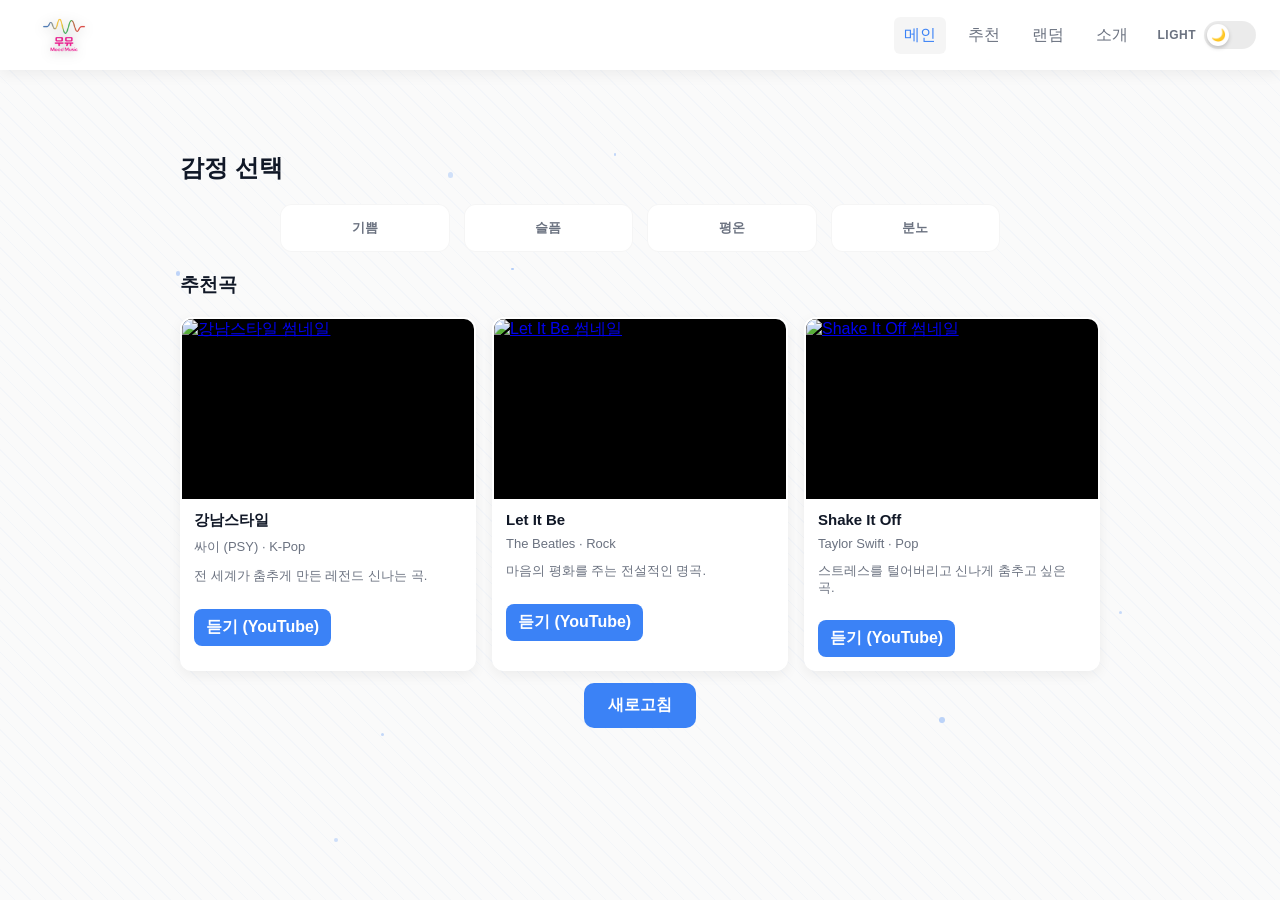
==== commit 3f03ff53: "라이트/다크 모드 추가 및 기타 개선" ====
--- a/index.html
+++ b/index.html
@@ -9,22 +9,35 @@
             try {
                 const t = localStorage.getItem('theme');
                 if (t) document.documentElement.setAttribute('data-theme', t);
+                const c = localStorage.getItem('colorMode');
+                if (c === 'dark') document.documentElement.setAttribute('data-color-mode', 'dark');
             } catch(e){}
         })();
     </script>
     <link rel="stylesheet" href="css/styles.css">
+    <script src="js/darkMode.js"></script>
 </head>
 <body>
     <header class="site-header">
-        <a href="index.html" class="logo" aria-label="무뮤 홈">무뮤(MoodMusic)</a>
-        <nav>
-            <ul class="nav">
-                <li><a href="index.html" class="active">메인</a></li>
-                <li><a href="pages/suggest.html">추천</a></li>
-                <li><a href="pages/random.html">랜덤</a></li>
-                <li><a href="pages/introduction.html">소개</a></li>
-            </ul>
-        </nav>
+        <a href="index.html" class="logo" aria-label="무뮤 홈">
+            <img src="images/logo.png" alt="무뮤 로고" class="logo-image">
+        </a>
+        <div class="header-right">
+            <nav>
+                <ul class="nav">
+                    <li><a href="index.html" class="active">메인</a></li>
+                    <li><a href="pages/suggest.html">추천</a></li>
+                    <li><a href="pages/random.html">랜덤</a></li>
+                    <li><a href="pages/introduction.html">소개</a></li>
+                </ul>
+            </nav>
+            <div class="theme-toggle-wrapper">
+                <span class="theme-toggle-label" id="themeLabel">Light</span>
+                <button class="theme-toggle" id="themeToggle" aria-label="다크 모드 토글">
+                    <span class="theme-toggle-slider">🌙</span>
+                </button>
+            </div>
+        </div>
     </header>
 
     <main class="container">
--- a/css/styles.css
+++ b/css/styles.css
@@ -4,8 +4,38 @@
     --accent:#3b82f6;
     --muted:#6b7280;
     --card:#fff;
+    --text:#111827;
+    --text-secondary:#374151;
     --shadow: 0 4px 14px rgba(2,6,23,0.06);
+    --header-bg: rgba(255, 255, 255, 0.95);
+    --border: rgba(0,0,0,0.08);
     font-family: "Segoe UI", Roboto, "Noto Sans KR", sans-serif;
+}
+
+/* 다크 모드 */
+html[data-color-mode="dark"] {
+    --bg: #0f172a;
+    --card: #1e293b;
+    --text: #f1f5f9;
+    --text-secondary: #e2e8f0;
+    --muted: #cbd5e1;
+    --shadow: 0 4px 14px rgba(0,0,0,0.5);
+    --header-bg: rgba(30, 41, 59, 0.95);
+    --border: rgba(255,255,255,0.15);
+}
+
+/* 다크 모드 테마 accent-glow 조정 */
+html[data-color-mode="dark"][data-theme="happy"] {
+    --accent-glow: rgba(246, 212, 139, 0.2);
+}
+html[data-color-mode="dark"][data-theme="calm"] {
+    --accent-glow: rgba(143, 220, 207, 0.2);
+}
+html[data-color-mode="dark"][data-theme="sad"] {
+    --accent-glow: rgba(198, 217, 255, 0.2);
+}
+html[data-color-mode="dark"][data-theme="angry"] {
+    --accent-glow: rgba(255, 214, 208, 0.2);
 }
 
 /* 부드러운 색 변경 애니메이션 */
@@ -53,7 +83,7 @@
 body{
     margin:0;
     background:var(--bg);
-    color:#111827;
+    color:var(--text);
     padding-top:72px;
     padding-bottom:50px;
     position: relative;
@@ -137,25 +167,159 @@
     --accent-glow: rgba(255, 214, 208, 0.3);
 }
 
+/* 다크 모드 테마 색상 (어둡게 조정) */
+html[data-color-mode="dark"][data-theme="happy"] {
+    --accent:#D4A857; /* dark golden yellow */
+    --bg:#1a1610;
+    --card:#2a2418;
+    --muted:#c9a865;
+    --accent-glow: rgba(212, 168, 87, 0.2);
+}
+html[data-color-mode="dark"][data-theme="calm"] {
+    --accent:#5fa997; /* dark teal */
+    --bg:#0f1a18;
+    --card:#1a2826;
+    --muted:#7ec4b3;
+    --accent-glow: rgba(95, 169, 151, 0.2);
+}
+html[data-color-mode="dark"][data-theme="sad"] {
+    --accent:#7a9fcc; /* dark blue */
+    --bg:#10141a;
+    --card:#1a2230;
+    --muted:#95b3d9;
+    --accent-glow: rgba(122, 159, 204, 0.2);
+}
+html[data-color-mode="dark"][data-theme="angry"] {
+    --accent:#cc8580; /* dark coral */
+    --bg:#1a1210;
+    --card:#2a1e1c;
+    --muted:#d99a95;
+    --accent-glow: rgba(204, 133, 128, 0.2);
+}
+
 /* header */
 .site-header{
     position:fixed;
     top:0;
     left:0;
     right:0;
-    height:64px;
-    background:rgba(255, 255, 255, 0.95);
+    height:70px;
+    background:var(--header-bg);
     backdrop-filter: blur(10px);
     -webkit-backdrop-filter: blur(10px);
     box-shadow:var(--shadow);
     display:flex;
     align-items:center;
     justify-content:space-between;
-    padding:0 20px;
+    padding:0 24px;
     z-index:1000;
     transition: background-color 0.4s ease, box-shadow 0.3s ease;
-}
-.logo{margin:0;font-size:18px;color:inherit;text-decoration:none;font-weight:700}
+    gap: 20px;
+}
+
+.header-right {
+    display: flex;
+    align-items: center;
+    gap: 20px;
+    margin-left: auto;
+}
+.logo{
+    margin:0;
+    font-size:18px;
+    color:inherit;
+    text-decoration:none;
+    font-weight:700;
+    display:flex;
+    align-items:center;
+    gap:14px;
+}
+
+.logo-image {
+    height: 80px;
+    width: auto;
+    object-fit: contain;
+    transition: transform 0.3s ease, filter 0.3s ease;
+    filter: drop-shadow(0 2px 6px rgba(0,0,0,0.3));
+}
+
+.logo:hover .logo-image {
+    transform: scale(1.08);
+    filter: drop-shadow(0 4px 12px rgba(0,0,0,0.4));
+}
+
+.logo-text {
+    display: inline-block;
+    font-size: 18px;
+    letter-spacing: 0;
+    font-weight: 700;
+}
+
+/* 모바일에서 로고 텍스트 숨김 */
+@media (max-width: 480px) {
+    .logo-text {
+        display: none;
+    }
+    .logo-image {
+        height: 48px;
+    }
+}
+
+/* 다크 모드 토글 (ON/OFF 스위치) */
+.theme-toggle-wrapper {
+    display: flex;
+    align-items: center;
+    gap: 8px;
+}
+
+.theme-toggle-label {
+    font-size: 12px;
+    font-weight: 600;
+    color: var(--muted);
+    text-transform: uppercase;
+    letter-spacing: 0.5px;
+}
+
+.theme-toggle {
+    position: relative;
+    width: 52px;
+    height: 28px;
+    background: var(--border);
+    border: none;
+    border-radius: 14px;
+    cursor: pointer;
+    transition: background-color 0.3s ease;
+    padding: 0;
+}
+
+.theme-toggle:hover {
+    background: var(--muted);
+}
+
+.theme-toggle-slider {
+    position: absolute;
+    top: 3px;
+    left: 3px;
+    width: 22px;
+    height: 22px;
+    background: white;
+    border-radius: 50%;
+    transition: all 0.3s ease;
+    display: flex;
+    align-items: center;
+    justify-content: center;
+    font-size: 12px;
+    box-shadow: 0 2px 4px rgba(0,0,0,0.2);
+}
+
+html[data-color-mode="dark"] .theme-toggle {
+    background: var(--accent);
+}
+
+html[data-color-mode="dark"] .theme-toggle-slider {
+    left: 27px;
+    background: #1e293b;
+}
+
 .nav{list-style:none;margin:0;padding:0;display:flex;gap:12px}
 .nav a{display:inline-block;padding:8px 10px;text-decoration:none;color:var(--muted);border-radius:6px}
 .nav a.active, .nav a:hover{background:rgba(0,0,0,0.04);color:var(--accent)}
@@ -306,6 +470,16 @@
     box-shadow: 0 6px 16px var(--accent-glow);
 }
 
+/* 다크 모드에서 버튼 텍스트 강조 */
+html[data-color-mode="dark"] .play-btn,
+html[data-color-mode="dark"] .refresh-btn,
+html[data-color-mode="dark"] .big-btn,
+html[data-color-mode="dark"] .submit-btn,
+html[data-color-mode="dark"] .controls-row .play-btn {
+    color: #000;
+    font-weight: 700;
+}
+
 /* 새로고침 버튼 (메인) - 더 뚜렷하게 */
 .refresh-btn{
     padding:12px 24px;font-size:16px;border-radius:10px;border:0;background:var(--accent);color:#fff;font-weight:800;cursor:pointer;
@@ -366,8 +540,20 @@
     .nav{gap:8px}
     .nav a{padding:6px 8px;font-size:14px}
     
-    /* 컨테이너 */
-    .container{margin:20px auto;padding:16px}
+    /* 소개 페이지 */
+    .intro-page{padding:20px 16px}
+    .intro-hero{margin-bottom:40px;padding:24px 16px}
+    .intro-logo{width:140px;margin-bottom:20px}
+    .intro-title{font-size:32px}
+    .intro-tagline{font-size:15px}
+    .intro-content{gap:16px}
+    .intro-card{padding:20px;min-height:160px}
+    .intro-card h3{font-size:18px}
+    .intro-card p{font-size:14px}
+    .intro-features{padding:24px}
+    .intro-features h2{font-size:24px;margin-bottom:16px}
+    .feature-list{gap:12px}
+    .feature-list li{font-size:14px;padding:10px 12px}
     
     /* 감정 그리드 */
     .mood-grid{gap:10px;margin:0 auto;max-width:100%}
@@ -410,10 +596,10 @@
     .song-artist{font-size:14px}
     .mood-tag{padding:4px 10px;font-size:12px}
     .card-actions{gap:6px;margin-top:12px}
-    .heart-btn{padding:6px 10px;font-size:14px}
-    .heart-icon{font-size:14px}
+    .heart-btn{padding:12px 18px;font-size:14px;min-height:44px}
+    .heart-icon{font-size:16px}
     .heart-count{font-size:13px}
-    .delete-btn{width:28px;height:28px;font-size:18px}
+    .delete-btn{width:36px;height:36px;font-size:18px;min-height:44px}
     
     /* 랜덤 카드 */
     .random-card{max-width:100%;padding:20px}
@@ -435,7 +621,19 @@
     .nav{gap:4px}
     .nav a{padding:4px 6px;font-size:12px}
     
-    .container{margin:16px auto;padding:12px}
+    /* 소개 페이지 */
+    .intro-page{padding:16px 12px}
+    .intro-hero{margin-bottom:32px;padding:16px 12px}
+    .intro-logo{width:120px;margin-bottom:16px}
+    .intro-title{font-size:28px}
+    .intro-tagline{font-size:13px}
+    .intro-content{grid-template-columns:1fr;gap:12px}
+    .intro-card{padding:16px;min-height:140px}
+    .intro-card h3{font-size:16px}
+    .intro-card p{font-size:13px}
+    .intro-features{padding:16px}
+    .intro-features h2{font-size:20px}
+    .feature-list{grid-template-columns:1fr}
     
     /* 감정 버튼 */
     .mood-grid{gap:8px}
@@ -484,8 +682,8 @@
 .form-grid{display:grid;grid-template-columns:repeat(auto-fit,minmax(220px,1fr));gap:16px;margin-bottom:20px}
 .form-field{display:flex;flex-direction:column;gap:6px}
 .form-field label{font-size:14px;font-weight:600;color:var(--muted)}
-.form-field input{padding:10px 12px;border-radius:8px;border:1px solid rgba(0,0,0,.08);font-size:15px;transition:border-color .2s,box-shadow .2s}
-.form-field input:focus{outline:0;border-color:var(--accent);box-shadow:0 0 0 3px rgba(59,130,246,.1)}
+.form-field input{padding:10px 12px;border-radius:8px;border:1px solid var(--border);font-size:15px;transition:border-color .2s,box-shadow .2s;background:var(--card);color:var(--text)}
+.form-field input:focus{outline:0;border-color:var(--accent);box-shadow:0 0 0 3px var(--accent-glow)}
 .submit-btn{
     width:100%;padding:12px 20px;border-radius:10px;border:0;background:var(--accent);color:#fff;font-weight:700;font-size:16px;cursor:pointer;
     box-shadow:0 4px 12px var(--accent-glow);
@@ -508,8 +706,8 @@
 .shared-cards-container::-webkit-scrollbar-thumb:hover{background:var(--muted)}
 
 /* song cards */
-.shared-song-card{min-width:280px;max-width:280px;background:var(--card);border-radius:12px;box-shadow:var(--shadow);padding:20px;position:relative;transition:transform .2s,box-shadow .2s}
-.shared-song-card:hover{transform:translateY(-4px);box-shadow:0 8px 24px rgba(0,0,0,.12)}
+.shared-song-card{min-width:280px;max-width:280px;background:var(--card);border-radius:12px;box-shadow:var(--shadow);padding:20px;position:relative;transition:box-shadow .2s}
+.shared-song-card:hover{box-shadow:0 8px 24px rgba(0,0,0,.12)}
 .card-number{position:absolute;top:12px;right:12px;font-size:12px;font-weight:700;color:var(--muted);background:rgba(0,0,0,.04);padding:4px 8px;border-radius:6px}
 .card-content{padding-right:24px}
 .song-title{font-size:18px;font-weight:700;margin-bottom:8px;line-height:1.3}
@@ -530,9 +728,12 @@
     padding: 40px 20px;
 }
 
-.intro-icon {
-    font-size: 64px;
-    margin-bottom: 20px;
+.intro-logo {
+    width: 200px;
+    height: auto;
+    object-fit: contain;
+    margin-bottom: 32px;
+    filter: drop-shadow(0 6px 20px rgba(0,0,0,0.2));
     animation: gentleFloat 4s ease-in-out infinite;
 }
 
@@ -607,7 +808,7 @@
 .intro-card p {
     font-size: 15px;
     line-height: 1.6;
-    color: #374151;
+    color: var(--text-secondary);
     margin: 0;
 }
 
@@ -801,10 +1002,11 @@
 }
 
 .card-actions{display:flex;gap:8px;margin-top:16px;align-items:center}
-.heart-btn{display:flex;align-items:center;gap:6px;padding:8px 12px;border-radius:20px;border:0;background:rgba(0,0,0,.04);cursor:pointer;transition:background .2s,transform .12s}
+.heart-btn{display:flex;align-items:center;gap:6px;padding:10px 16px;border-radius:20px;border:0;background:rgba(0,0,0,.04);cursor:pointer;transition:background .2s,transform .12s;position:relative;min-width:60px;touch-action:manipulation;-webkit-tap-highlight-color:transparent;z-index:10}
 .heart-btn:hover{background:rgba(0,0,0,.08);transform:scale(1.05)}
-.heart-icon{font-size:16px;line-height:1}
-.heart-count{font-size:14px;font-weight:600;color:var(--muted)}
-.delete-btn{width:32px;height:32px;border-radius:50%;border:0;background:rgba(0,0,0,.06);color:var(--muted);font-size:20px;cursor:pointer;transition:background .2s,color .2s;display:flex;align-items:center;justify-content:center;line-height:1}
+.heart-btn:active{transform:scale(0.95);background:rgba(0,0,0,.12)}
+.heart-icon{font-size:18px;line-height:1;pointer-events:none;user-select:none}
+.heart-count{font-size:14px;font-weight:600;color:var(--muted);pointer-events:none;user-select:none}
+.delete-btn{width:32px;height:32px;border-radius:50%;border:0;background:rgba(0,0,0,.06);color:var(--muted);font-size:20px;cursor:pointer;transition:background .2s,color .2s;display:flex;align-items:center;justify-content:center;line-height:1;z-index:10;touch-action:manipulation}
 .delete-btn:hover{background:rgba(255,0,0,.1);color:#e74c3c}
 .placeholder-card{min-width:280px;background:var(--card);border-radius:12px;box-shadow:var(--shadow);padding:40px 20px;text-align:center;color:var(--muted)}
